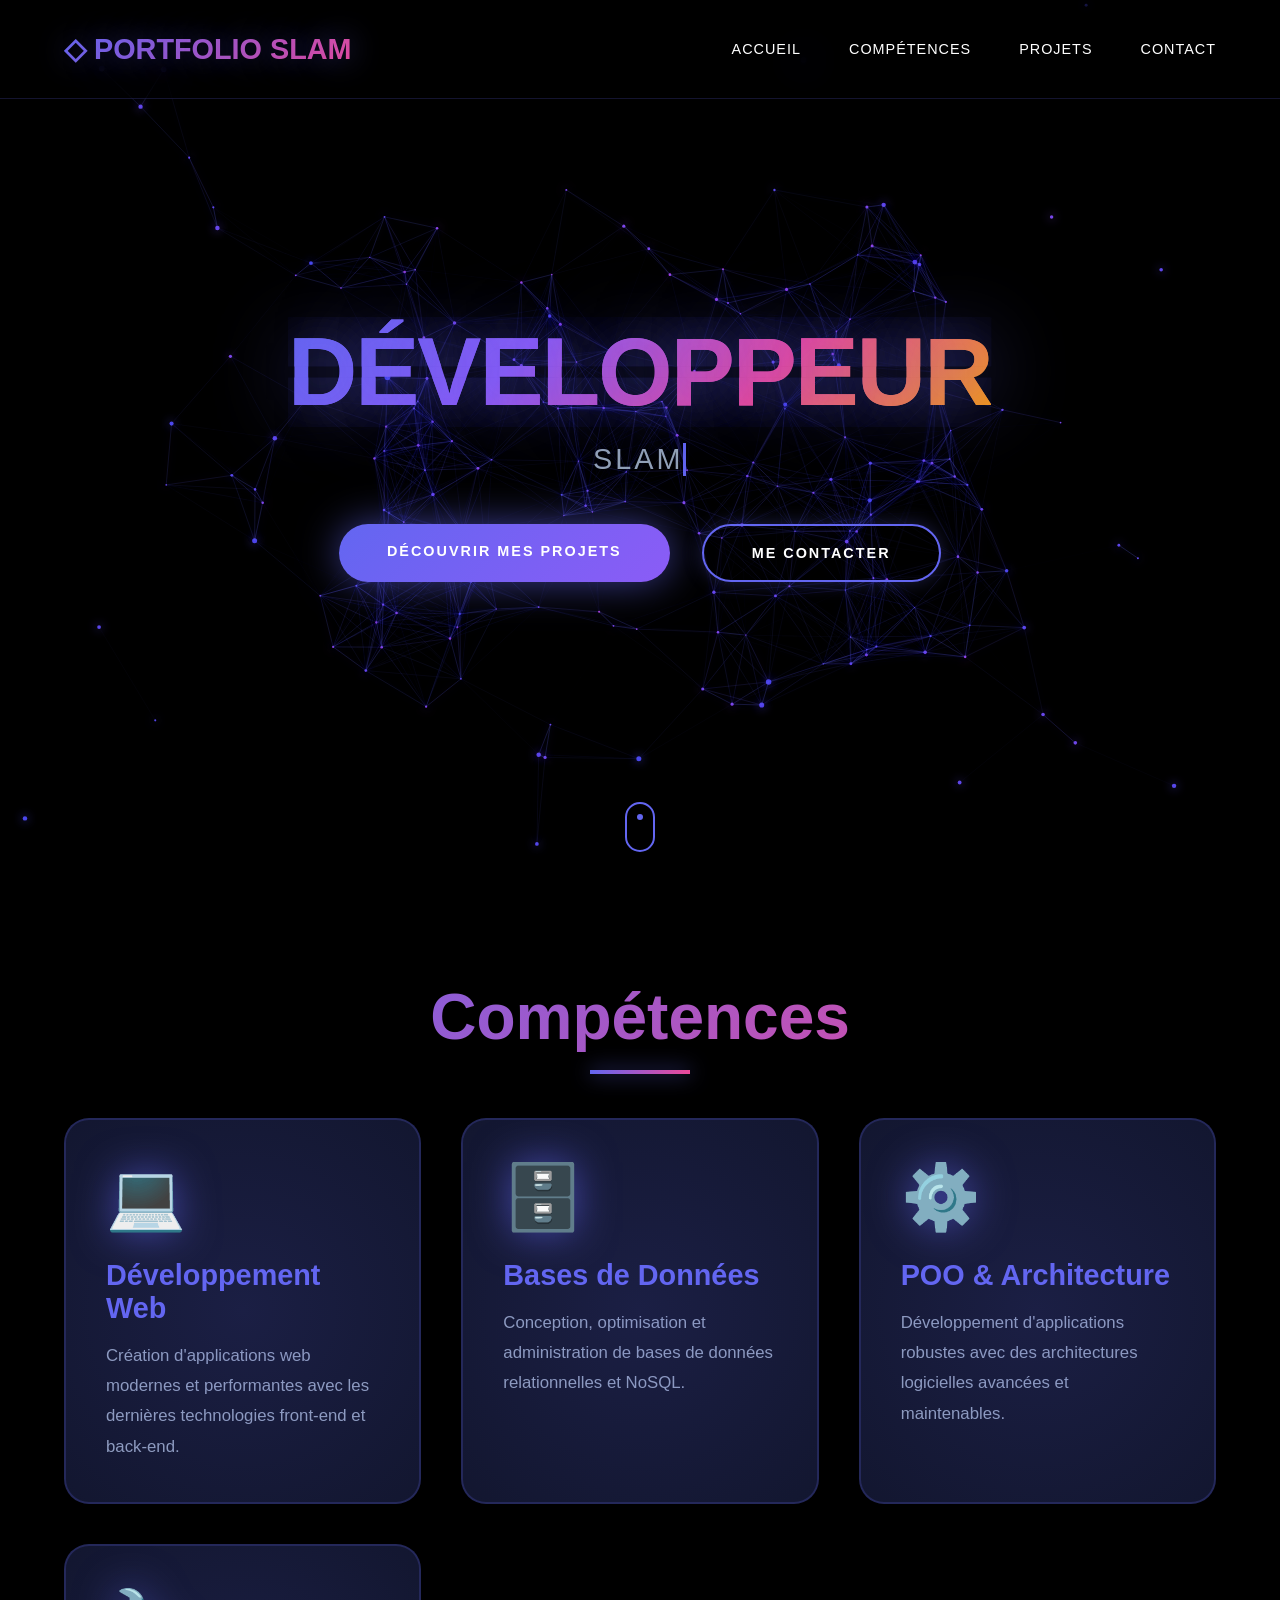
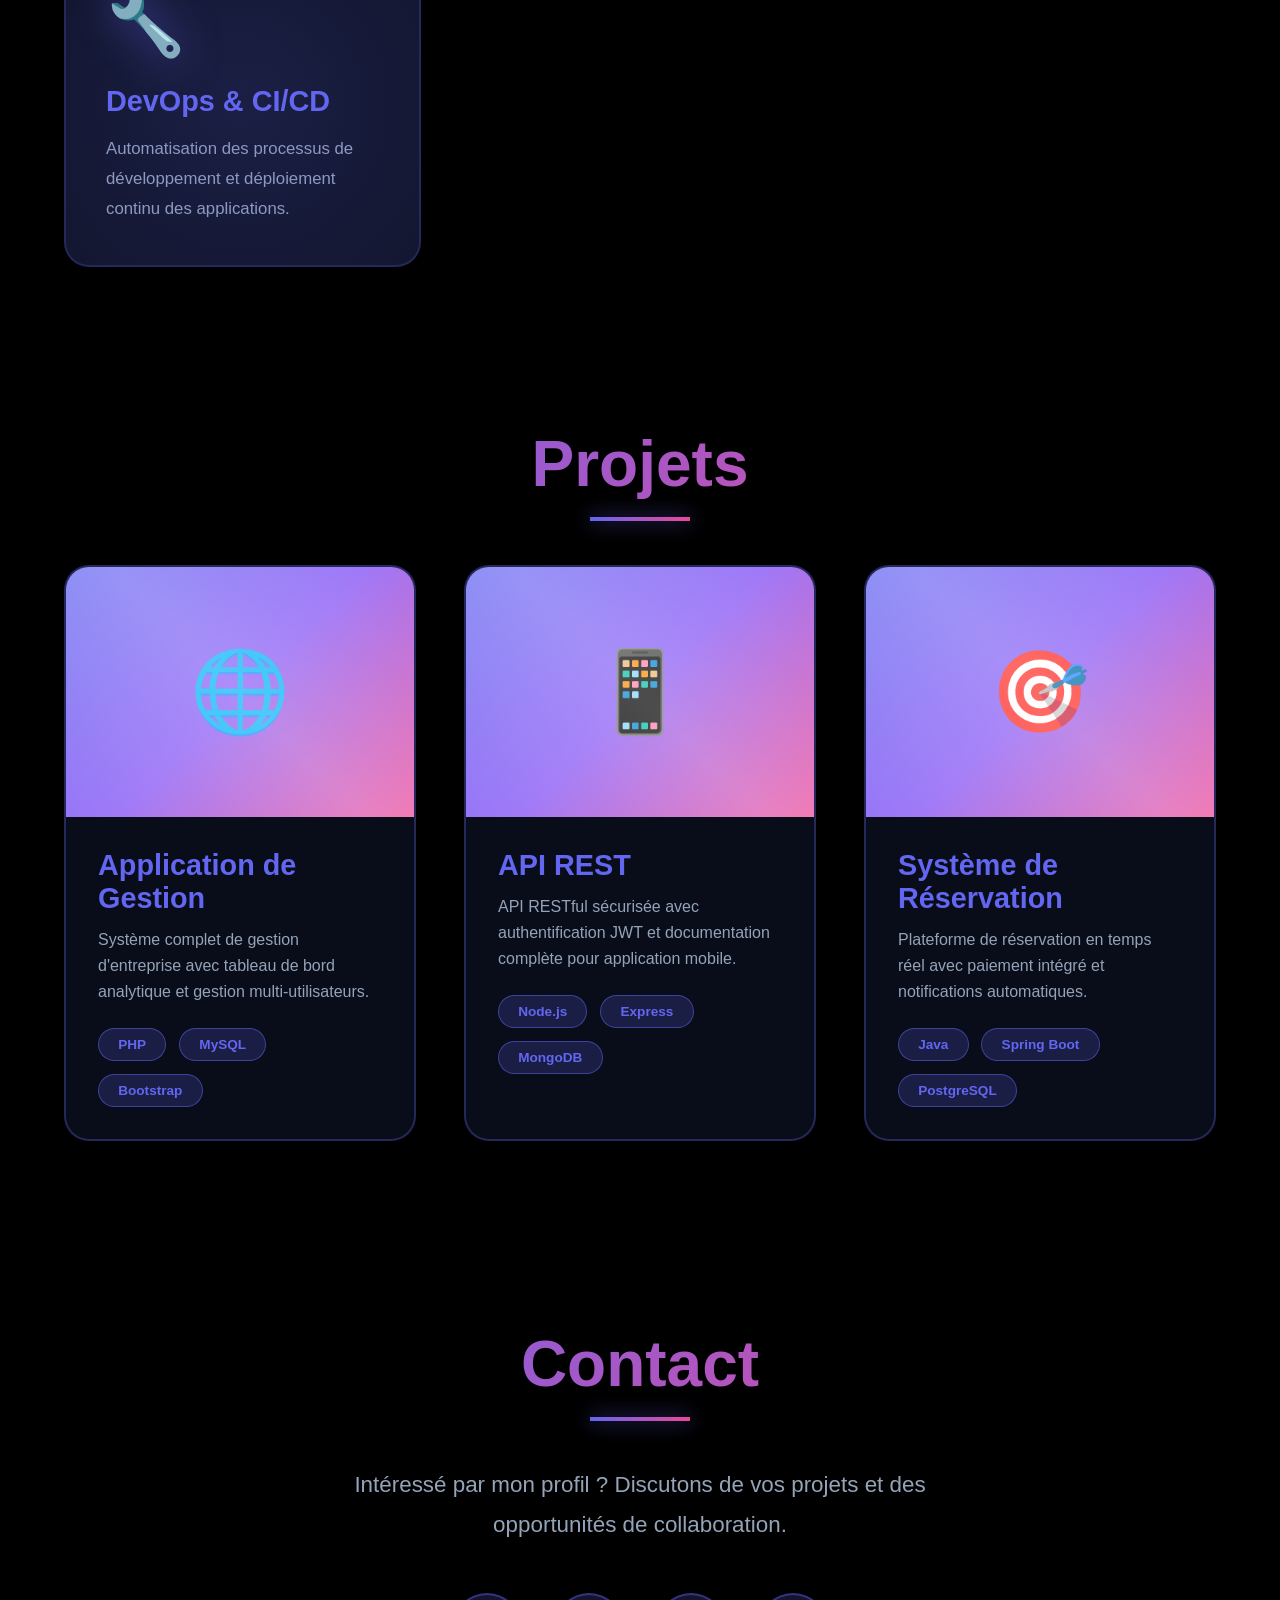
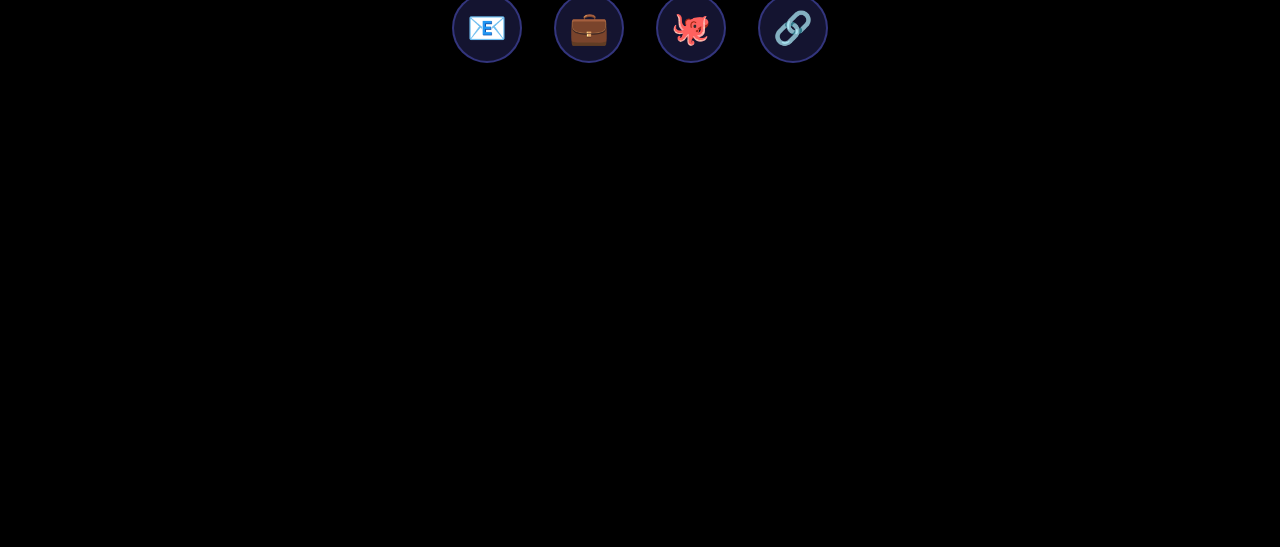
==== test/index.html @ e30dcb5e "Create index.html" ====
<!DOCTYPE html>
<html lang="fr">
<head>
    <meta charset="UTF-8">
    <meta name="viewport" content="width=device-width, initial-scale=1.0">
    <title>Portfolio - BTS SIO SLAM</title>
    <style>
        * {
            margin: 0;
            padding: 0;
            box-sizing: border-box;
        }

        body {
            font-family: 'Segoe UI', Tahoma, Geneva, Verdana, sans-serif;
            background: #000;
            color: #fff;
            overflow-x: hidden;
        }

        /* Canvas 3D Background */
        #canvas3d {
            position: fixed;
            top: 0;
            left: 0;
            width: 100%;
            height: 100%;
            z-index: 0;
        }

        /* Loading Screen */
        #loading {
            position: fixed;
            top: 0;
            left: 0;
            width: 100%;
            height: 100%;
            background: #000;
            display: flex;
            flex-direction: column;
            align-items: center;
            justify-content: center;
            z-index: 9999;
            transition: opacity 1s ease-out;
        }

        #loading.hidden {
            opacity: 0;
            pointer-events: none;
        }

        .loader {
            width: 100px;
            height: 100px;
            border: 3px solid rgba(99, 102, 241, 0.3);
            border-top-color: #6366f1;
            border-radius: 50%;
            animation: spin 1s linear infinite;
        }

        @keyframes spin {
            to { transform: rotate(360deg); }
        }

        .loading-text {
            margin-top: 2rem;
            font-size: 1.5rem;
            background: linear-gradient(90deg, #6366f1, #8b5cf6, #ec4899, #6366f1);
            background-size: 300% 100%;
            -webkit-background-clip: text;
            -webkit-text-fill-color: transparent;
            background-clip: text;
            animation: gradient-shift 3s ease infinite;
        }

        @keyframes gradient-shift {
            0%, 100% { background-position: 0% 50%; }
            50% { background-position: 100% 50%; }
        }

        /* Content Container */
        .content {
            position: relative;
            z-index: 1;
        }

        /* Navigation */
        nav {
            position: fixed;
            top: 0;
            width: 100%;
            padding: 2rem 5%;
            display: flex;
            justify-content: space-between;
            align-items: center;
            z-index: 1000;
            backdrop-filter: blur(20px);
            background: rgba(0, 0, 0, 0.3);
            border-bottom: 1px solid rgba(99, 102, 241, 0.2);
            opacity: 0;
            animation: fadeInNav 1s ease-out 2s forwards;
        }

        @keyframes fadeInNav {
            to { opacity: 1; }
        }

        .logo {
            font-size: 1.8rem;
            font-weight: bold;
            background: linear-gradient(135deg, #6366f1, #ec4899);
            -webkit-background-clip: text;
            -webkit-text-fill-color: transparent;
            background-clip: text;
            text-shadow: 0 0 30px rgba(99, 102, 241, 0.5);
        }

        .nav-links {
            display: flex;
            gap: 3rem;
            list-style: none;
        }

        .nav-links a {
            color: #fff;
            text-decoration: none;
            font-weight: 500;
            transition: all 0.3s;
            position: relative;
            text-transform: uppercase;
            letter-spacing: 1px;
            font-size: 0.9rem;
        }

        .nav-links a::before {
            content: '';
            position: absolute;
            bottom: -5px;
            left: 50%;
            transform: translateX(-50%);
            width: 0;
            height: 2px;
            background: linear-gradient(90deg, #6366f1, #ec4899);
            transition: width 0.3s;
        }

        .nav-links a:hover::before {
            width: 100%;
        }

        .nav-links a:hover {
            text-shadow: 0 0 20px rgba(99, 102, 241, 0.8);
        }

        /* Hero Section */
        .hero {
            min-height: 100vh;
            display: flex;
            align-items: center;
            justify-content: center;
            padding: 2rem;
            position: relative;
        }

        .hero-content {
            text-align: center;
            max-width: 1000px;
            opacity: 0;
            animation: heroAppear 1.5s ease-out 2.5s forwards;
        }

        @keyframes heroAppear {
            from {
                opacity: 0;
                transform: scale(0.8);
            }
            to {
                opacity: 1;
                transform: scale(1);
            }
        }

        .hero h1 {
            font-size: 6rem;
            margin-bottom: 1rem;
            background: linear-gradient(135deg, #6366f1, #8b5cf6, #ec4899, #f59e0b);
            -webkit-background-clip: text;
            -webkit-text-fill-color: transparent;
            background-clip: text;
            text-shadow: 0 0 80px rgba(99, 102, 241, 0.5);
            font-weight: 900;
            letter-spacing: -2px;
            position: relative;
        }

        .glitch {
            position: relative;
        }

        .glitch::before,
        .glitch::after {
            content: attr(data-text);
            position: absolute;
            top: 0;
            left: 0;
            width: 100%;
            height: 100%;
            background: linear-gradient(135deg, #6366f1, #8b5cf6, #ec4899, #f59e0b);
            -webkit-background-clip: text;
            -webkit-text-fill-color: transparent;
            background-clip: text;
        }

        .glitch::before {
            animation: glitch1 2.5s infinite;
            clip-path: polygon(0 0, 100% 0, 100% 45%, 0 45%);
        }

        .glitch::after {
            animation: glitch2 2.5s infinite;
            clip-path: polygon(0 55%, 100% 55%, 100% 100%, 0 100%);
        }

        @keyframes glitch1 {
            0%, 100% { transform: translate(0); }
            33% { transform: translate(-5px, 5px); }
        }

        @keyframes glitch2 {
            0%, 100% { transform: translate(0); }
            33% { transform: translate(5px, -5px); }
        }

        .subtitle {
            font-size: 1.8rem;
            margin-bottom: 2rem;
            color: #94a3b8;
            font-weight: 300;
            letter-spacing: 3px;
        }

        .typing-effect {
            display: inline-block;
            border-right: 3px solid #6366f1;
            animation: blink 0.7s infinite;
        }

        @keyframes blink {
            50% { border-color: transparent; }
        }

        .cta-buttons {
            display: flex;
            gap: 2rem;
            justify-content: center;
            margin-top: 3rem;
        }

        .btn {
            padding: 1.2rem 3rem;
            border-radius: 50px;
            text-decoration: none;
            font-weight: 600;
            transition: all 0.4s;
            position: relative;
            overflow: hidden;
            text-transform: uppercase;
            letter-spacing: 2px;
            font-size: 0.9rem;
        }

        .btn-primary {
            background: linear-gradient(135deg, #6366f1, #8b5cf6);
            color: white;
            border: none;
            box-shadow: 0 0 40px rgba(99, 102, 241, 0.6);
        }

        .btn-primary::before {
            content: '';
            position: absolute;
            top: 50%;
            left: 50%;
            transform: translate(-50%, -50%);
            width: 0;
            height: 0;
            border-radius: 50%;
            background: rgba(255, 255, 255, 0.3);
            transition: width 0.6s, height 0.6s;
        }

        .btn-primary:hover::before {
            width: 300px;
            height: 300px;
        }

        .btn-primary:hover {
            transform: translateY(-5px);
            box-shadow: 0 10px 60px rgba(99, 102, 241, 0.8);
        }

        .btn-secondary {
            background: transparent;
            color: #fff;
            border: 2px solid #6366f1;
            box-shadow: 0 0 20px rgba(99, 102, 241, 0.3);
        }

        .btn-secondary:hover {
            background: rgba(99, 102, 241, 0.2);
            transform: translateY(-5px);
            box-shadow: 0 10px 60px rgba(99, 102, 241, 0.6);
        }

        /* Scroll Indicator */
        .scroll-indicator {
            position: absolute;
            bottom: 3rem;
            left: 50%;
            transform: translateX(-50%);
            animation: bounce 2s infinite;
        }

        @keyframes bounce {
            0%, 100% { transform: translateX(-50%) translateY(0); }
            50% { transform: translateX(-50%) translateY(15px); }
        }

        .scroll-indicator span {
            display: block;
            width: 30px;
            height: 50px;
            border: 2px solid #6366f1;
            border-radius: 25px;
            position: relative;
        }

        .scroll-indicator span::before {
            content: '';
            position: absolute;
            top: 10px;
            left: 50%;
            transform: translateX(-50%);
            width: 6px;
            height: 6px;
            background: #6366f1;
            border-radius: 50%;
            animation: scroll 2s infinite;
        }

        @keyframes scroll {
            0% { top: 10px; opacity: 1; }
            100% { top: 30px; opacity: 0; }
        }

        /* Sections */
        section {
            min-height: 100vh;
            padding: 5rem 5%;
            position: relative;
        }

        .section-title {
            font-size: 4rem;
            text-align: center;
            margin-bottom: 4rem;
            background: linear-gradient(135deg, #6366f1, #ec4899);
            -webkit-background-clip: text;
            -webkit-text-fill-color: transparent;
            background-clip: text;
            font-weight: 900;
            position: relative;
        }

        .section-title::after {
            content: '';
            position: absolute;
            bottom: -20px;
            left: 50%;
            transform: translateX(-50%);
            width: 100px;
            height: 4px;
            background: linear-gradient(90deg, #6366f1, #ec4899);
            box-shadow: 0 0 20px rgba(99, 102, 241, 0.8);
        }

        /* Skills Section */
        .skills-grid {
            display: grid;
            grid-template-columns: repeat(auto-fit, minmax(280px, 1fr));
            gap: 2.5rem;
            max-width: 1400px;
            margin: 0 auto;
        }

        .skill-card {
            background: rgba(15, 23, 42, 0.6);
            padding: 2.5rem;
            border-radius: 25px;
            border: 2px solid rgba(99, 102, 241, 0.3);
            backdrop-filter: blur(10px);
            transition: all 0.5s cubic-bezier(0.175, 0.885, 0.32, 1.275);
            position: relative;
            overflow: hidden;
        }

        .skill-card::before {
            content: '';
            position: absolute;
            top: -100%;
            left: -100%;
            width: 300%;
            height: 300%;
            background: radial-gradient(circle, rgba(99, 102, 241, 0.2) 0%, transparent 70%);
            transition: all 0.5s;
        }

        .skill-card:hover::before {
            top: -50%;
            left: -50%;
        }

        .skill-card:hover {
            transform: translateY(-15px) scale(1.05);
            border-color: #6366f1;
            box-shadow: 0 30px 80px rgba(99, 102, 241, 0.4);
        }

        .skill-icon {
            font-size: 4rem;
            margin-bottom: 1.5rem;
            filter: drop-shadow(0 0 20px rgba(99, 102, 241, 0.6));
        }

        .skill-card h3 {
            color: #6366f1;
            margin-bottom: 1rem;
            font-size: 1.8rem;
            font-weight: 700;
        }

        .skill-card p {
            color: #94a3b8;
            line-height: 1.8;
            font-size: 1.05rem;
        }

        /* Projects Grid */
        .projects-grid {
            display: grid;
            grid-template-columns: repeat(auto-fit, minmax(350px, 1fr));
            gap: 3rem;
            max-width: 1400px;
            margin: 0 auto;
        }

        .project-card {
            background: rgba(15, 23, 42, 0.6);
            border-radius: 25px;
            overflow: hidden;
            border: 2px solid rgba(99, 102, 241, 0.3);
            backdrop-filter: blur(10px);
            transition: all 0.5s;
            cursor: pointer;
            position: relative;
        }

        .project-card::after {
            content: '';
            position: absolute;
            top: 0;
            left: 0;
            width: 100%;
            height: 100%;
            background: linear-gradient(135deg, rgba(99, 102, 241, 0.2), rgba(236, 72, 153, 0.2));
            opacity: 0;
            transition: opacity 0.5s;
        }

        .project-card:hover::after {
            opacity: 1;
        }

        .project-card:hover {
            transform: translateY(-15px) scale(1.05);
            box-shadow: 0 30px 80px rgba(99, 102, 241, 0.5);
            border-color: #6366f1;
        }

        .project-image {
            width: 100%;
            height: 250px;
            background: linear-gradient(135deg, #6366f1, #8b5cf6, #ec4899);
            display: flex;
            align-items: center;
            justify-content: center;
            font-size: 5rem;
            position: relative;
            overflow: hidden;
        }

        .project-image::before {
            content: '';
            position: absolute;
            width: 200%;
            height: 200%;
            background: linear-gradient(45deg, transparent, rgba(255,255,255,0.3), transparent);
            animation: shimmer 3s infinite;
        }

        @keyframes shimmer {
            0% { transform: translateX(-100%) translateY(-100%) rotate(45deg); }
            100% { transform: translateX(100%) translateY(100%) rotate(45deg); }
        }

        .project-content {
            padding: 2rem;
            position: relative;
            z-index: 2;
        }

        .project-content h3 {
            color: #6366f1;
            margin-bottom: 0.8rem;
            font-size: 1.8rem;
            font-weight: 700;
        }

        .project-content p {
            color: #94a3b8;
            margin-bottom: 1.5rem;
            line-height: 1.6;
        }

        .tech-tags {
            display: flex;
            gap: 0.8rem;
            flex-wrap: wrap;
        }

        .tag {
            padding: 0.5rem 1.2rem;
            background: rgba(99, 102, 241, 0.2);
            border: 1px solid rgba(99, 102, 241, 0.5);
            border-radius: 25px;
            font-size: 0.85rem;
            color: #6366f1;
            font-weight: 600;
            transition: all 0.3s;
        }

        .tag:hover {
            background: #6366f1;
            color: white;
            transform: scale(1.1);
        }

        /* Contact Section */
        .contact-content {
            max-width: 700px;
            margin: 0 auto;
            text-align: center;
        }

        .contact-content p {
            font-size: 1.4rem;
            color: #94a3b8;
            margin-bottom: 3rem;
            line-height: 1.8;
        }

        .social-links {
            display: flex;
            gap: 2rem;
            justify-content: center;
        }

        .social-links a {
            width: 70px;
            height: 70px;
            border-radius: 50%;
            background: rgba(99, 102, 241, 0.2);
            display: flex;
            align-items: center;
            justify-content: center;
            font-size: 2rem;
            color: #6366f1;
            text-decoration: none;
            transition: all 0.4s;
            border: 2px solid rgba(99, 102, 241, 0.4);
        }

        .social-links a:hover {
            background: #6366f1;
            color: white;
            transform: translateY(-10px) scale(1.2);
            box-shadow: 0 20px 50px rgba(99, 102, 241, 0.6);
        }

        /* Responsive */
        @media (max-width: 768px) {
            .hero h1 {
                font-size: 3rem;
            }

            .subtitle {
                font-size: 1.2rem;
            }

            .section-title {
                font-size: 2.5rem;
            }

            .nav-links {
                gap: 1rem;
                font-size: 0.8rem;
            }

            .cta-buttons {
                flex-direction: column;
                align-items: center;
            }
        }
    </style>
</head>
<body>
    <div id="loading">
        <div class="loader"></div>
        <div class="loading-text">Chargement...</div>
    </div>

    <canvas id="canvas3d"></canvas>

    <div class="content">
        <nav>
            <div class="logo">◇ PORTFOLIO SLAM</div>
            <ul class="nav-links">
                <li><a href="#accueil">Accueil</a></li>
                <li><a href="#competences">Compétences</a></li>
                <li><a href="#projets">Projets</a></li>
                <li><a href="#contact">Contact</a></li>
            </ul>
        </nav>

        <section class="hero" id="accueil">
            <div class="hero-content">
                <h1 class="glitch" data-text="DÉVELOPPEUR">DÉVELOPPEUR</h1>
                <p class="subtitle"><span class="typing-effect">SLAM</span></p>
                <div class="cta-buttons">
                    <a href="#projets" class="btn btn-primary">Découvrir mes projets</a>
                    <a href="#contact" class="btn btn-secondary">Me contacter</a>
                </div>
            </div>
            <div class="scroll-indicator">
                <span></span>
            </div>
        </section>

        <section id="competences">
            <h2 class="section-title">Compétences</h2>
            <div class="skills-grid">
                <div class="skill-card">
                    <div class="skill-icon">💻</div>
                    <h3>Développement Web</h3>
                    <p>Création d'applications web modernes et performantes avec les dernières technologies front-end et back-end.</p>
                </div>
                <div class="skill-card">
                    <div class="skill-icon">🗄️</div>
                    <h3>Bases de Données</h3>
                    <p>Conception, optimisation et administration de bases de données relationnelles et NoSQL.</p>
                </div>
                <div class="skill-card">
                    <div class="skill-icon">⚙️</div>
                    <h3>POO & Architecture</h3>
                    <p>Développement d'applications robustes avec des architectures logicielles avancées et maintenables.</p>
                </div>
                <div class="skill-card">
                    <div class="skill-icon">🔧</div>
                    <h3>DevOps & CI/CD</h3>
                    <p>Automatisation des processus de développement et déploiement continu des applications.</p>
                </div>
            </div>
        </section>

        <section id="projets">
            <h2 class="section-title">Projets</h2>
            <div class="projects-grid">
                <div class="project-card">
                    <div class="project-image">🌐</div>
                    <div class="project-content">
                        <h3>Application de Gestion</h3>
                        <p>Système complet de gestion d'entreprise avec tableau de bord analytique et gestion multi-utilisateurs.</p>
                        <div class="tech-tags">
                            <span class="tag">PHP</span>
                            <span class="tag">MySQL</span>
                            <span class="tag">Bootstrap</span>
                        </div>
                    </div>
                </div>
                <div class="project-card">
                    <div class="project-image">📱</div>
                    <div class="project-content">
                        <h3>API REST</h3>
                        <p>API RESTful sécurisée avec authentification JWT et documentation complète pour application mobile.</p>
                        <div class="tech-tags">
                            <span class="tag">Node.js</span>
                            <span class="tag">Express</span>
                            <span class="tag">MongoDB</span>
                        </div>
                    </div>
                </div>
                <div class="project-card">
                    <div class="project-image">🎯</div>
                    <div class="project-content">
                        <h3>Système de Réservation</h3>
                        <p>Plateforme de réservation en temps réel avec paiement intégré et notifications automatiques.</p>
                        <div class="tech-tags">
                            <span class="tag">Java</span>
                            <span class="tag">Spring Boot</span>
                            <span class="tag">PostgreSQL</span>
                        </div>
                    </div>
                </div>
            </div>
        </section>

        <section id="contact">
            <h2 class="section-title">Contact</h2>
            <div class="contact-content">
                <p>Intéressé par mon profil ? Discutons de vos projets et des opportunités de collaboration.</p>
                <div class="social-links">
                    <a href="#" title="Email">📧</a>
                    <a href="#" title="LinkedIn">💼</a>
                    <a href="#" title="GitHub">🐙</a>
                    <a href="#" title="Portfolio">🔗</a>
                </div>
            </div>
        </section>
    </div>

    <script>
        // 3D Particle Background using Canvas
        const canvas = document.getElementById('canvas3d');
        const ctx = canvas.getContext('2d');
        let particles = [];
        let mouseX = 0;
        let mouseY = 0;

        function resizeCanvas() {
            canvas.width = window.innerWidth;
            canvas.height = window.innerHeight;
        }

        resizeCanvas();
        window.addEventListener('resize', resizeCanvas);

        class Particle {
            constructor() {
                this.x = Math.random() * canvas.width;
                this.y = Math.random() * canvas.height;
                this.z = Math.random() * 1500;
                this.size = Math.random() * 2 + 1;
                this.speedX = (Math.random() - 0.5) * 0.5;
                this.speedY = (Math.random() - 0.5) * 0.5;
                this.speedZ = Math.random() * 2 + 1;
            }

            update() {
                this.z -= this.speedZ;
                if (this.z <= 0) {
                    this.z = 1500;
                    this.x = Math.random() * canvas.width;
                    this.y = Math.random() * canvas.height;
                }

                const scale = 1000 / (1000 + this.z);
                this.projectedX = (this.x - canvas.width / 2) * scale + canvas.width / 2;
                this.projectedY = (this.y - canvas.height / 2) * scale + canvas.height / 2;
                this.projectedSize = this.size * scale;

                // Mouse interaction
                const dx = mouseX - this.projectedX;
                const dy = mouseY - this.projectedY;
                const distance = Math.sqrt(dx * dx + dy * dy);
                if (distance < 150) {
                    const force = (150 - distance) / 150;
                    this.x -= dx * force * 0.05;
                    this.y -= dy * force * 0.05;
                }
            }

            draw() {
                const scale = 1000 / (1000 + this.z);
                const alpha = Math.min(scale * 2, 1);
                
                const hue = (this.z / 1500) * 60 + 240;
                ctx.fillStyle = `hsla(${hue}, 80%, 60%, ${alpha})`;
                ctx.shadowBlur = 10;
                ctx.shadowColor = `hsl(${hue}, 80%, 60%)`;
                
                ctx.beginPath();
                ctx.arc(this.projectedX, this.projectedY, this.projectedSize, 0, Math.PI * 2);
                ctx.fill();
            }
        }

        for (let i = 0; i < 200; i++) {
            particles.push(new Particle());
        }

        function connectParticles() {
            for (let i = 0; i < particles.length; i++) {
                for (let j = i + 1; j < particles.length; j++) {
                    const dx = particles[i].projectedX - particles[j].projectedX;
                    const dy = particles[i].projectedY - particles[j].projectedY;
                    const distance = Math.sqrt(dx * dx + dy * dy);

                    if (distance < 120) {
                        const alpha = (1 - distance / 120) * 0.3;
                        ctx.strokeStyle = `rgba(99, 102, 241, ${alpha})`;
                        ctx.lineWidth = 1;
                        ctx.beginPath();
                        ctx.moveTo(particles[i].projectedX, particles[i].projectedY);
                        ctx.lineTo(particles[j].projectedX, particles[j].projectedY);
                        ctx.stroke();
                    }
                }
            }
        }

        function animate() {
            ctx.fillStyle = 'rgba(0, 0, 0, 0.1)';
            ctx.fillRect(0, 0, canvas.width, canvas.height);

            particles.forEach(particle => {
                particle.update();
                particle.draw();
            });

            connectParticles();
            requestAnimationFrame(animate);
        }

        document.addEventListener('mousemove', (e) => {
            mouseX = e.clientX;
            mouseY = e.clientY;
        });

        // Loading screen
        window.addEventListener('load', () => {
            setTimeout(() => {
                document.getElementById('loading').classList.add('hidden');
            }, 2000);
        });

        animate();

        // Smooth scrolling
        document.querySelectorAll('a[href^="#"]').forEach(anchor => {
            anchor.addEventListener('click', function (e) {
                e.preventDefault();
                const target = document.querySelector(this.getAttribute('href'));
                if (target) {
                    target.scrollIntoView({ behavior: 'smooth', block: 'start' });
                }
            });
        });

        // Intersection Observer for scroll animations
        const observer = new IntersectionObserver((entries) => {
            entries.forEach(entry => {
                if (entry.isIntersecting) {
                    entry.target.style.opacity = '1';
                    entry.target.style.transform = 'translateY(0) scale(1)';
                }
            });
        }, { threshold: 0.1 });

        document.querySelectorAll('.skill-card, .project-card').forEach(el => {
            el.style.opacity = '0';
            el.style.transform = 'translateY(50px) scale(0.9)';
            el.style.transition = 'all 0.8s cubic-bezier(0.175, 0.885, 0.32, 1.275)';
            observer.observe(el);
        });
    </script>
</body>
</html>
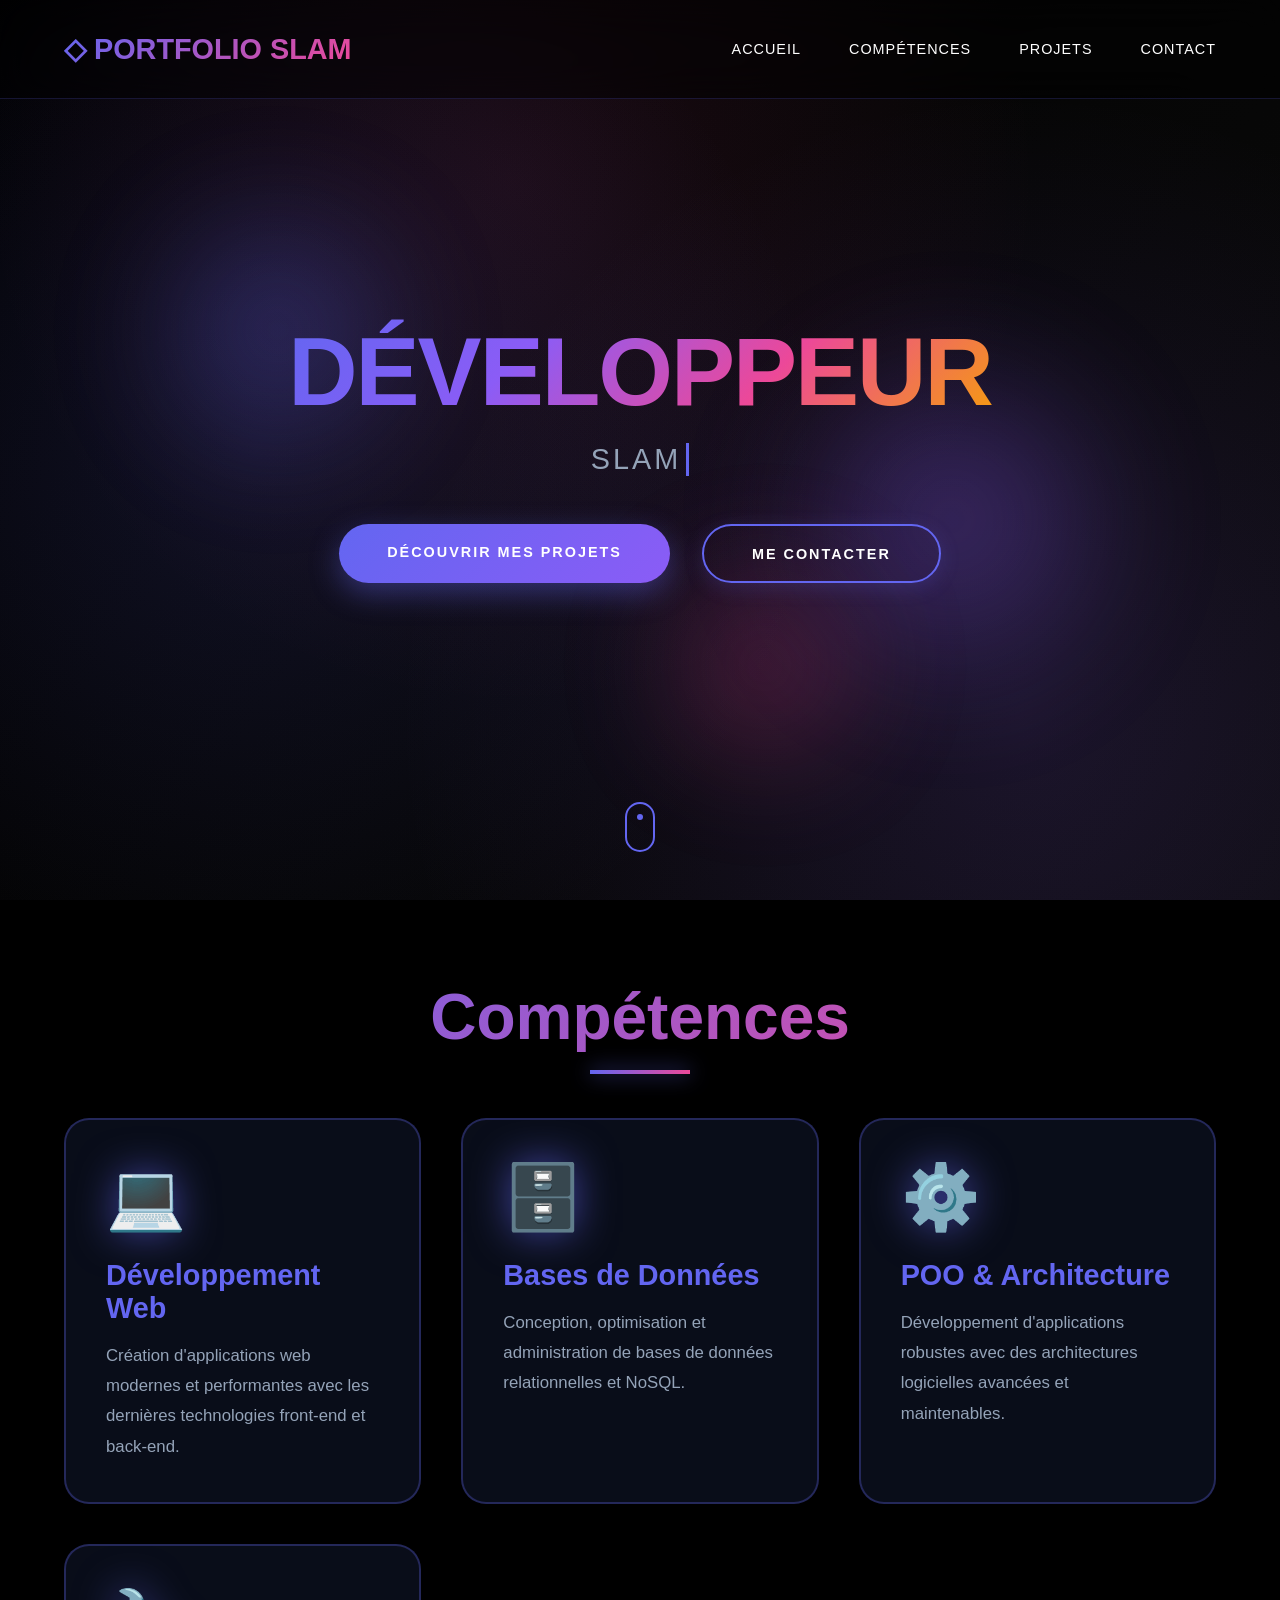
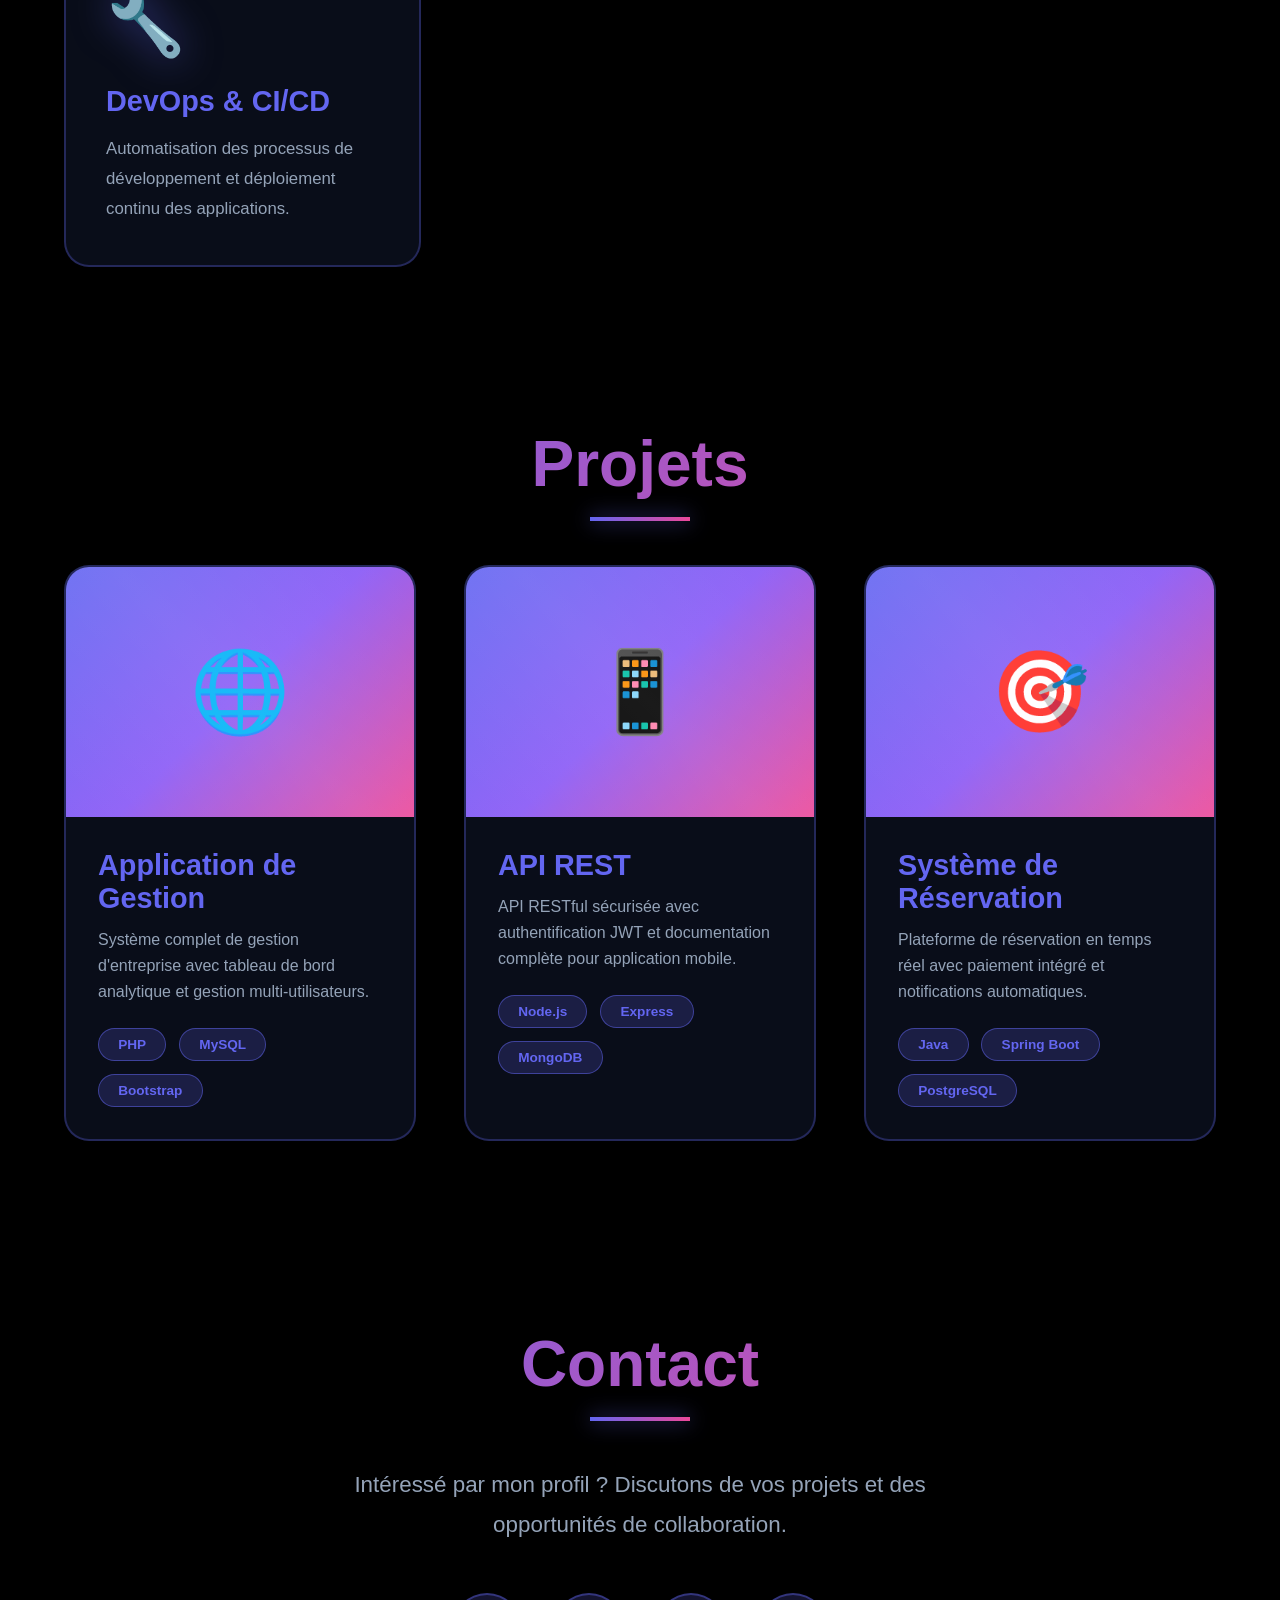
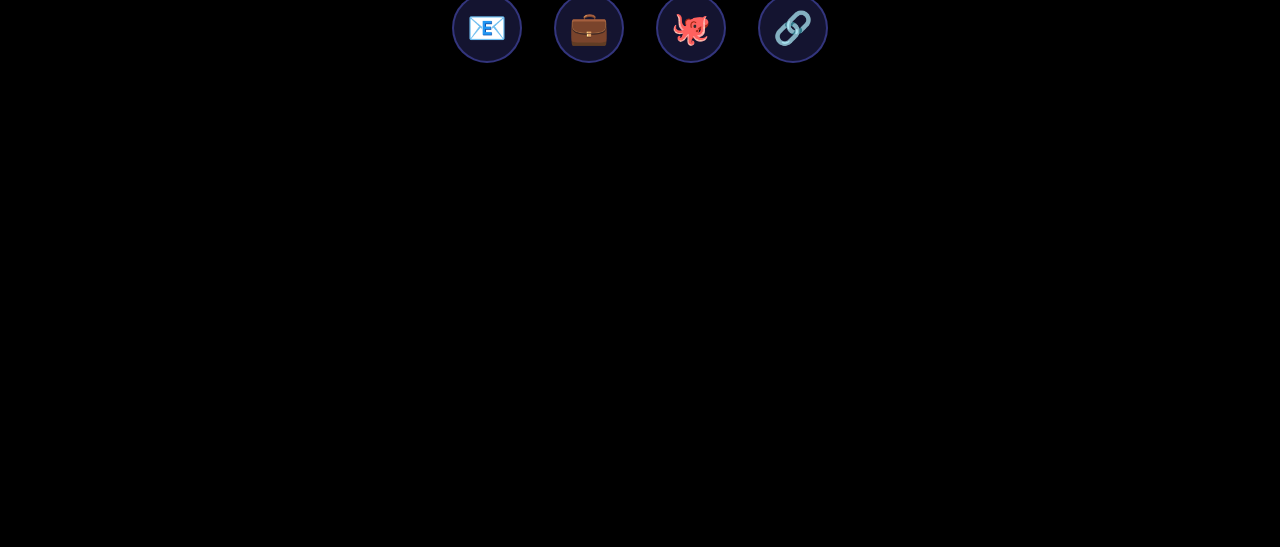
==== commit d8fc5d14: "Update index.html" ====
--- a/test/index.html
+++ b/test/index.html
@@ -18,64 +18,77 @@
             overflow-x: hidden;
         }
 
-        /* Canvas 3D Background */
-        #canvas3d {
+        /* Optimized Background with CSS only */
+        .bg-animation {
             position: fixed;
             top: 0;
             left: 0;
             width: 100%;
             height: 100%;
             z-index: 0;
-        }
-
-        /* Loading Screen */
-        #loading {
+            background: 
+                radial-gradient(circle at 20% 50%, rgba(99, 102, 241, 0.15) 0%, transparent 50%),
+                radial-gradient(circle at 80% 80%, rgba(139, 92, 246, 0.15) 0%, transparent 50%),
+                radial-gradient(circle at 40% 20%, rgba(236, 72, 153, 0.1) 0%, transparent 50%),
+                linear-gradient(125deg, #000 0%, #0a0a0a 100%);
+            animation: gradient-shift 15s ease infinite;
+        }
+
+        @keyframes gradient-shift {
+            0%, 100% { filter: hue-rotate(0deg); }
+            50% { filter: hue-rotate(20deg); }
+        }
+
+        /* Floating orbs - CSS only */
+        .orb {
             position: fixed;
-            top: 0;
-            left: 0;
-            width: 100%;
-            height: 100%;
-            background: #000;
-            display: flex;
-            flex-direction: column;
-            align-items: center;
-            justify-content: center;
-            z-index: 9999;
-            transition: opacity 1s ease-out;
-        }
-
-        #loading.hidden {
-            opacity: 0;
+            border-radius: 50%;
+            filter: blur(60px);
+            opacity: 0.4;
             pointer-events: none;
-        }
-
-        .loader {
-            width: 100px;
-            height: 100px;
-            border: 3px solid rgba(99, 102, 241, 0.3);
-            border-top-color: #6366f1;
-            border-radius: 50%;
-            animation: spin 1s linear infinite;
-        }
-
-        @keyframes spin {
-            to { transform: rotate(360deg); }
-        }
-
-        .loading-text {
-            margin-top: 2rem;
-            font-size: 1.5rem;
-            background: linear-gradient(90deg, #6366f1, #8b5cf6, #ec4899, #6366f1);
-            background-size: 300% 100%;
-            -webkit-background-clip: text;
-            -webkit-text-fill-color: transparent;
-            background-clip: text;
-            animation: gradient-shift 3s ease infinite;
-        }
-
-        @keyframes gradient-shift {
-            0%, 100% { background-position: 0% 50%; }
-            50% { background-position: 100% 50%; }
+            z-index: 0;
+        }
+
+        .orb1 {
+            width: 300px;
+            height: 300px;
+            background: radial-gradient(circle, #6366f1 0%, transparent 70%);
+            top: 20%;
+            left: 10%;
+            animation: float1 20s ease-in-out infinite;
+        }
+
+        .orb2 {
+            width: 400px;
+            height: 400px;
+            background: radial-gradient(circle, #8b5cf6 0%, transparent 70%);
+            bottom: 20%;
+            right: 10%;
+            animation: float2 25s ease-in-out infinite;
+        }
+
+        .orb3 {
+            width: 250px;
+            height: 250px;
+            background: radial-gradient(circle, #ec4899 0%, transparent 70%);
+            top: 60%;
+            left: 50%;
+            animation: float3 30s ease-in-out infinite;
+        }
+
+        @keyframes float1 {
+            0%, 100% { transform: translate(0, 0); }
+            50% { transform: translate(50px, -50px); }
+        }
+
+        @keyframes float2 {
+            0%, 100% { transform: translate(0, 0); }
+            50% { transform: translate(-50px, 50px); }
+        }
+
+        @keyframes float3 {
+            0%, 100% { transform: translate(0, 0); }
+            50% { transform: translate(30px, 30px); }
         }
 
         /* Content Container */
@@ -95,14 +108,20 @@
             align-items: center;
             z-index: 1000;
             backdrop-filter: blur(20px);
-            background: rgba(0, 0, 0, 0.3);
+            background: rgba(0, 0, 0, 0.5);
             border-bottom: 1px solid rgba(99, 102, 241, 0.2);
-            opacity: 0;
-            animation: fadeInNav 1s ease-out 2s forwards;
-        }
-
-        @keyframes fadeInNav {
-            to { opacity: 1; }
+            animation: slideDown 0.8s ease-out;
+        }
+
+        @keyframes slideDown {
+            from {
+                opacity: 0;
+                transform: translateY(-100%);
+            }
+            to {
+                opacity: 1;
+                transform: translateY(0);
+            }
         }
 
         .logo {
@@ -112,7 +131,6 @@
             -webkit-background-clip: text;
             -webkit-text-fill-color: transparent;
             background-clip: text;
-            text-shadow: 0 0 30px rgba(99, 102, 241, 0.5);
         }
 
         .nav-links {
@@ -148,10 +166,6 @@
             width: 100%;
         }
 
-        .nav-links a:hover {
-            text-shadow: 0 0 20px rgba(99, 102, 241, 0.8);
-        }
-
         /* Hero Section */
         .hero {
             min-height: 100vh;
@@ -165,18 +179,17 @@
         .hero-content {
             text-align: center;
             max-width: 1000px;
-            opacity: 0;
-            animation: heroAppear 1.5s ease-out 2.5s forwards;
-        }
-
-        @keyframes heroAppear {
+            animation: fadeInUp 1s ease-out 0.3s both;
+        }
+
+        @keyframes fadeInUp {
             from {
                 opacity: 0;
-                transform: scale(0.8);
+                transform: translateY(50px);
             }
             to {
                 opacity: 1;
-                transform: scale(1);
+                transform: translateY(0);
             }
         }
 
@@ -187,48 +200,19 @@
             -webkit-background-clip: text;
             -webkit-text-fill-color: transparent;
             background-clip: text;
-            text-shadow: 0 0 80px rgba(99, 102, 241, 0.5);
             font-weight: 900;
             letter-spacing: -2px;
             position: relative;
-        }
-
-        .glitch {
-            position: relative;
-        }
-
-        .glitch::before,
-        .glitch::after {
-            content: attr(data-text);
-            position: absolute;
-            top: 0;
-            left: 0;
-            width: 100%;
-            height: 100%;
-            background: linear-gradient(135deg, #6366f1, #8b5cf6, #ec4899, #f59e0b);
-            -webkit-background-clip: text;
-            -webkit-text-fill-color: transparent;
-            background-clip: text;
-        }
-
-        .glitch::before {
-            animation: glitch1 2.5s infinite;
-            clip-path: polygon(0 0, 100% 0, 100% 45%, 0 45%);
-        }
-
-        .glitch::after {
-            animation: glitch2 2.5s infinite;
-            clip-path: polygon(0 55%, 100% 55%, 100% 100%, 0 100%);
-        }
-
-        @keyframes glitch1 {
-            0%, 100% { transform: translate(0); }
-            33% { transform: translate(-5px, 5px); }
-        }
-
-        @keyframes glitch2 {
-            0%, 100% { transform: translate(0); }
-            33% { transform: translate(5px, -5px); }
+            animation: glow 3s ease-in-out infinite;
+        }
+
+        @keyframes glow {
+            0%, 100% {
+                filter: drop-shadow(0 0 20px rgba(99, 102, 241, 0.5));
+            }
+            50% {
+                filter: drop-shadow(0 0 40px rgba(99, 102, 241, 0.8));
+            }
         }
 
         .subtitle {
@@ -237,11 +221,13 @@
             color: #94a3b8;
             font-weight: 300;
             letter-spacing: 3px;
+            animation: fadeInUp 1s ease-out 0.5s both;
         }
 
         .typing-effect {
             display: inline-block;
             border-right: 3px solid #6366f1;
+            padding-right: 5px;
             animation: blink 0.7s infinite;
         }
 
@@ -254,6 +240,7 @@
             gap: 2rem;
             justify-content: center;
             margin-top: 3rem;
+            animation: fadeInUp 1s ease-out 0.7s both;
         }
 
         .btn {
@@ -273,7 +260,7 @@
             background: linear-gradient(135deg, #6366f1, #8b5cf6);
             color: white;
             border: none;
-            box-shadow: 0 0 40px rgba(99, 102, 241, 0.6);
+            box-shadow: 0 10px 30px rgba(99, 102, 241, 0.4);
         }
 
         .btn-primary::before {
@@ -290,26 +277,26 @@
         }
 
         .btn-primary:hover::before {
-            width: 300px;
-            height: 300px;
+            width: 400px;
+            height: 400px;
         }
 
         .btn-primary:hover {
             transform: translateY(-5px);
-            box-shadow: 0 10px 60px rgba(99, 102, 241, 0.8);
+            box-shadow: 0 15px 40px rgba(99, 102, 241, 0.6);
         }
 
         .btn-secondary {
             background: transparent;
             color: #fff;
             border: 2px solid #6366f1;
-            box-shadow: 0 0 20px rgba(99, 102, 241, 0.3);
+            box-shadow: 0 5px 20px rgba(99, 102, 241, 0.2);
         }
 
         .btn-secondary:hover {
             background: rgba(99, 102, 241, 0.2);
             transform: translateY(-5px);
-            box-shadow: 0 10px 60px rgba(99, 102, 241, 0.6);
+            box-shadow: 0 15px 40px rgba(99, 102, 241, 0.4);
         }
 
         /* Scroll Indicator */
@@ -399,7 +386,7 @@
             border-radius: 25px;
             border: 2px solid rgba(99, 102, 241, 0.3);
             backdrop-filter: blur(10px);
-            transition: all 0.5s cubic-bezier(0.175, 0.885, 0.32, 1.275);
+            transition: all 0.4s cubic-bezier(0.175, 0.885, 0.32, 1.275);
             position: relative;
             overflow: hidden;
         }
@@ -407,23 +394,25 @@
         .skill-card::before {
             content: '';
             position: absolute;
-            top: -100%;
-            left: -100%;
+            top: 50%;
+            left: 50%;
+            transform: translate(-50%, -50%);
+            width: 0;
+            height: 0;
+            border-radius: 50%;
+            background: radial-gradient(circle, rgba(99, 102, 241, 0.2) 0%, transparent 70%);
+            transition: all 0.5s;
+        }
+
+        .skill-card:hover::before {
             width: 300%;
             height: 300%;
-            background: radial-gradient(circle, rgba(99, 102, 241, 0.2) 0%, transparent 70%);
-            transition: all 0.5s;
-        }
-
-        .skill-card:hover::before {
-            top: -50%;
-            left: -50%;
         }
 
         .skill-card:hover {
             transform: translateY(-15px) scale(1.05);
             border-color: #6366f1;
-            box-shadow: 0 30px 80px rgba(99, 102, 241, 0.4);
+            box-shadow: 0 25px 60px rgba(99, 102, 241, 0.4);
         }
 
         .skill-icon {
@@ -460,7 +449,7 @@
             overflow: hidden;
             border: 2px solid rgba(99, 102, 241, 0.3);
             backdrop-filter: blur(10px);
-            transition: all 0.5s;
+            transition: all 0.4s;
             cursor: pointer;
             position: relative;
         }
@@ -472,9 +461,9 @@
             left: 0;
             width: 100%;
             height: 100%;
-            background: linear-gradient(135deg, rgba(99, 102, 241, 0.2), rgba(236, 72, 153, 0.2));
+            background: linear-gradient(135deg, rgba(99, 102, 241, 0.15), rgba(236, 72, 153, 0.15));
             opacity: 0;
-            transition: opacity 0.5s;
+            transition: opacity 0.4s;
         }
 
         .project-card:hover::after {
@@ -482,8 +471,8 @@
         }
 
         .project-card:hover {
-            transform: translateY(-15px) scale(1.05);
-            box-shadow: 0 30px 80px rgba(99, 102, 241, 0.5);
+            transform: translateY(-15px) scale(1.03);
+            box-shadow: 0 25px 60px rgba(99, 102, 241, 0.5);
             border-color: #6366f1;
         }
 
@@ -502,10 +491,12 @@
         .project-image::before {
             content: '';
             position: absolute;
+            top: -50%;
+            left: -50%;
             width: 200%;
             height: 200%;
-            background: linear-gradient(45deg, transparent, rgba(255,255,255,0.3), transparent);
-            animation: shimmer 3s infinite;
+            background: linear-gradient(45deg, transparent, rgba(255,255,255,0.1), transparent);
+            animation: shimmer 4s linear infinite;
         }
 
         @keyframes shimmer {
@@ -594,7 +585,7 @@
             background: #6366f1;
             color: white;
             transform: translateY(-10px) scale(1.2);
-            box-shadow: 0 20px 50px rgba(99, 102, 241, 0.6);
+            box-shadow: 0 15px 40px rgba(99, 102, 241, 0.6);
         }
 
         /* Responsive */
@@ -620,16 +611,18 @@
                 flex-direction: column;
                 align-items: center;
             }
+
+            .orb {
+                display: none;
+            }
         }
     </style>
 </head>
 <body>
-    <div id="loading">
-        <div class="loader"></div>
-        <div class="loading-text">Chargement...</div>
-    </div>
-
-    <canvas id="canvas3d"></canvas>
+    <div class="bg-animation"></div>
+    <div class="orb orb1"></div>
+    <div class="orb orb2"></div>
+    <div class="orb orb3"></div>
 
     <div class="content">
         <nav>
@@ -644,7 +637,7 @@
 
         <section class="hero" id="accueil">
             <div class="hero-content">
-                <h1 class="glitch" data-text="DÉVELOPPEUR">DÉVELOPPEUR</h1>
+                <h1>DÉVELOPPEUR</h1>
                 <p class="subtitle"><span class="typing-effect">SLAM</span></p>
                 <div class="cta-buttons">
                     <a href="#projets" class="btn btn-primary">Découvrir mes projets</a>
@@ -739,122 +732,6 @@
     </div>
 
     <script>
-        // 3D Particle Background using Canvas
-        const canvas = document.getElementById('canvas3d');
-        const ctx = canvas.getContext('2d');
-        let particles = [];
-        let mouseX = 0;
-        let mouseY = 0;
-
-        function resizeCanvas() {
-            canvas.width = window.innerWidth;
-            canvas.height = window.innerHeight;
-        }
-
-        resizeCanvas();
-        window.addEventListener('resize', resizeCanvas);
-
-        class Particle {
-            constructor() {
-                this.x = Math.random() * canvas.width;
-                this.y = Math.random() * canvas.height;
-                this.z = Math.random() * 1500;
-                this.size = Math.random() * 2 + 1;
-                this.speedX = (Math.random() - 0.5) * 0.5;
-                this.speedY = (Math.random() - 0.5) * 0.5;
-                this.speedZ = Math.random() * 2 + 1;
-            }
-
-            update() {
-                this.z -= this.speedZ;
-                if (this.z <= 0) {
-                    this.z = 1500;
-                    this.x = Math.random() * canvas.width;
-                    this.y = Math.random() * canvas.height;
-                }
-
-                const scale = 1000 / (1000 + this.z);
-                this.projectedX = (this.x - canvas.width / 2) * scale + canvas.width / 2;
-                this.projectedY = (this.y - canvas.height / 2) * scale + canvas.height / 2;
-                this.projectedSize = this.size * scale;
-
-                // Mouse interaction
-                const dx = mouseX - this.projectedX;
-                const dy = mouseY - this.projectedY;
-                const distance = Math.sqrt(dx * dx + dy * dy);
-                if (distance < 150) {
-                    const force = (150 - distance) / 150;
-                    this.x -= dx * force * 0.05;
-                    this.y -= dy * force * 0.05;
-                }
-            }
-
-            draw() {
-                const scale = 1000 / (1000 + this.z);
-                const alpha = Math.min(scale * 2, 1);
-                
-                const hue = (this.z / 1500) * 60 + 240;
-                ctx.fillStyle = `hsla(${hue}, 80%, 60%, ${alpha})`;
-                ctx.shadowBlur = 10;
-                ctx.shadowColor = `hsl(${hue}, 80%, 60%)`;
-                
-                ctx.beginPath();
-                ctx.arc(this.projectedX, this.projectedY, this.projectedSize, 0, Math.PI * 2);
-                ctx.fill();
-            }
-        }
-
-        for (let i = 0; i < 200; i++) {
-            particles.push(new Particle());
-        }
-
-        function connectParticles() {
-            for (let i = 0; i < particles.length; i++) {
-                for (let j = i + 1; j < particles.length; j++) {
-                    const dx = particles[i].projectedX - particles[j].projectedX;
-                    const dy = particles[i].projectedY - particles[j].projectedY;
-                    const distance = Math.sqrt(dx * dx + dy * dy);
-
-                    if (distance < 120) {
-                        const alpha = (1 - distance / 120) * 0.3;
-                        ctx.strokeStyle = `rgba(99, 102, 241, ${alpha})`;
-                        ctx.lineWidth = 1;
-                        ctx.beginPath();
-                        ctx.moveTo(particles[i].projectedX, particles[i].projectedY);
-                        ctx.lineTo(particles[j].projectedX, particles[j].projectedY);
-                        ctx.stroke();
-                    }
-                }
-            }
-        }
-
-        function animate() {
-            ctx.fillStyle = 'rgba(0, 0, 0, 0.1)';
-            ctx.fillRect(0, 0, canvas.width, canvas.height);
-
-            particles.forEach(particle => {
-                particle.update();
-                particle.draw();
-            });
-
-            connectParticles();
-            requestAnimationFrame(animate);
-        }
-
-        document.addEventListener('mousemove', (e) => {
-            mouseX = e.clientX;
-            mouseY = e.clientY;
-        });
-
-        // Loading screen
-        window.addEventListener('load', () => {
-            setTimeout(() => {
-                document.getElementById('loading').classList.add('hidden');
-            }, 2000);
-        });
-
-        animate();
-
         // Smooth scrolling
         document.querySelectorAll('a[href^="#"]').forEach(anchor => {
             anchor.addEventListener('click', function (e) {
@@ -878,7 +755,7 @@
 
         document.querySelectorAll('.skill-card, .project-card').forEach(el => {
             el.style.opacity = '0';
-            el.style.transform = 'translateY(50px) scale(0.9)';
+            el.style.transform = 'translateY(50px) scale(0.95)';
             el.style.transition = 'all 0.8s cubic-bezier(0.175, 0.885, 0.32, 1.275)';
             observer.observe(el);
         });
